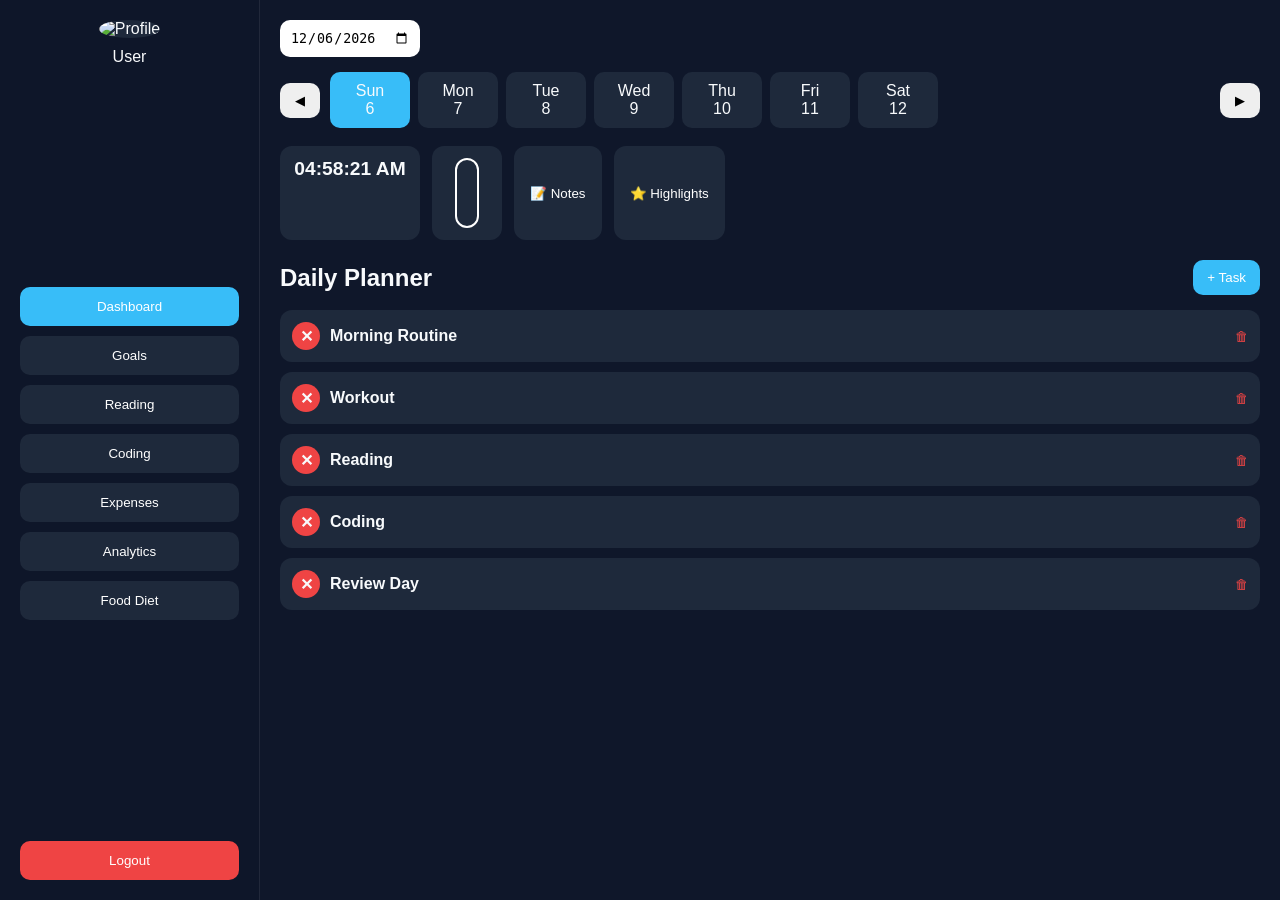
==== dashboard.html @ a8c4a516 "Rename dashboard-v10.html to dashboard.html" ====
<!DOCTYPE html><html lang="en">
<head>
    <meta charset="UTF-8">
    <meta name="viewport" content="width=device-width, initial-scale=1.0">
    <title>Life Dashboard V10</title><link rel="stylesheet" href="style-v10.css">

</head>
<body><!-- Mobile Menu -->
<button id="menuToggle" class="menu-toggle">
    ☰
</button>

<!-- Sidebar -->
<aside id="sidebar" class="sidebar">

    <div class="sidebar-top">

        <div id="profileBtn" class="profile-preview">

            <img
                id="profilePic"
                src=""
                alt="Profile">

            <span id="profileName">
                User
            </span>

        </div>

    </div>

    <nav class="sidebar-menu">

        <button class="menu-btn active" data-section="dashboard">
            Dashboard
        </button>

        <button class="menu-btn" data-section="goals">
            Goals
        </button>

        <button class="menu-btn" data-section="reading">
            Reading
        </button>

        <button class="menu-btn" data-section="coding">
            Coding
        </button>

        <button class="menu-btn" data-section="expenses">
            Expenses
        </button>

        <button class="menu-btn" data-section="analytics">
            Analytics
        </button>

        <button class="menu-btn" data-section="food">
            Food Diet
        </button>

    </nav>

    <div class="sidebar-bottom">

        <button id="logoutBtn">
            Logout
        </button>

    </div>

</aside>

<!-- Main Content -->
<main class="main-content">

    <!-- Date Header -->
    <section class="top-bar">

        <input
            type="date"
            id="calendarDate">

    </section>

    <!-- Week Navigation -->
    <section class="week-container">

        <button id="prevDayBtn">
            ◀
        </button>

        <div id="weekStrip" class="week-strip">
        </div>

        <button id="nextDayBtn">
            ▶
        </button>

    </section>

    <!-- Compact Widgets -->
    <section class="quick-widgets">

        <div id="liveClock" class="widget-card">
            00:00
        </div>

        <div id="waterTracker" class="widget-card">

            <div id="waterBottle">

                <div id="waterFill"></div>

            </div>

        </div>

        <button id="notesBtn" class="widget-btn">
            📝 Notes
        </button>

        <button id="highlightsBtn" class="widget-btn">
            ⭐ Highlights
        </button>

    </section>

    <!-- Dashboard Section -->
    <section
        id="dashboardSection"
        class="content-section active-section">

        <div class="planner-header">

            <h2>
                Daily Planner
            </h2>

            <button id="addTaskBtn">
                + Task
            </button>

        </div>

        <div id="taskList">
        </div>

    </section>

    <!-- Goals -->
    <section
        id="goalsSection"
        class="content-section">

        <h2>Goals</h2>

        <div id="goalsContainer"></div>

    </section>

    <!-- Reading -->
    <section
        id="readingSection"
        class="content-section">

        <div class="section-header">

            <h2>Reading</h2>

            <button id="addReadingSubject">
                + Subject
            </button>

        </div>

        <div id="readingSubjects"></div>

    </section>

    <!-- Coding -->
    <section
        id="codingSection"
        class="content-section">

        <div class="section-header">

            <h2>Coding</h2>

            <button id="addCodingSubject">
                + Subject
            </button>

        </div>

        <div id="codingSubjects"></div>

    </section>

    <!-- Expenses -->
    <section
        id="expensesSection"
        class="content-section">

        <div class="section-header">

            <h2>Expenses</h2>

            <button id="addExpenseBtn">
                + Expense
            </button>

        </div>

        <div id="expenseContainer"></div>

    </section>

    <!-- Analytics -->
    <section
        id="analyticsSection"
        class="content-section">

    </section>

    <!-- Food Diet -->
    <section
        id="foodSection"
        class="content-section">

        <h2>Weekly Food Diet</h2>

        <div id="foodDietTable"></div>

    </section>

</main>

<!-- TASK MODAL -->
<div id="taskModal" class="modal">

    <div class="modal-content">

        <h3>Add Task</h3>

        <input
            id="taskNameInput"
            type="text"
            placeholder="Task Name">

        <input
            id="taskTimeInput"
            type="time">

        <button id="saveTaskModal">
            Save
        </button>

    </div>

</div>

<!-- NOTES MODAL -->
<div id="notesModal" class="modal">

    <div class="modal-content">

        <h3>Notes</h3>

        <textarea
            id="notesInput"></textarea>

        <button id="saveNotesBtn">
            Save
        </button>

    </div>

</div>

<!-- HIGHLIGHTS MODAL -->
<div id="highlightsModal" class="modal">

    <div class="modal-content">

        <h3>Highlights</h3>

        <textarea
            id="highlightsInput"></textarea>

        <button id="saveHighlightsBtn">
            Save
        </button>

    </div>

</div>

<!-- PROFILE MODAL -->
<div id="profileModal" class="modal">

    <div class="modal-content">

        <h3>Profile</h3>

        <input
            id="firstName"
            type="text"
            placeholder="First Name">

        <input
            id="lastName"
            type="text"
            placeholder="Last Name">

        <input
            id="nickName"
            type="text"
            placeholder="Nick Name">

        <input
            id="profileEmail"
            type="email"
            placeholder="Email">

        <input
            id="profileImageInput"
            type="file">

        <input
            id="backgroundImageInput"
            type="file">

        <button id="saveProfileBtn">
            Save Profile
        </button>

    </div>

</div>
<!-- EXPENSE MODAL -->
<div id="expenseModal" class="modal">

    <div class="modal-content">

        <h3>Add Expense</h3>

        <input
            id="expenseTitleInput"
            type="text"
            placeholder="Expense Name">

        <input
            id="expenseAmountInput"
            type="number"
            placeholder="Amount">

        <button id="saveExpenseBtn">
            Save Expense
        </button>

    </div>

</div>
<!-- READING SUBJECT MODAL -->
<div id="readingModal" class="modal">

    <div class="modal-content">

        <h3>Add Reading Subject</h3>

        <input
            id="readingSubjectInput"
            type="text"
            placeholder="Subject Name">

        <button id="saveReadingSubjectBtn">
            Save Subject
        </button>

    </div>

</div>

<!-- CODING SUBJECT MODAL -->
<div id="codingModal" class="modal">

    <div class="modal-content">

        <h3>Add Coding Subject</h3>

        <input
            id="codingSubjectInput"
            type="text"
            placeholder="Subject Name">

        <button id="saveCodingSubjectBtn">
            Save Subject
        </button>

    </div>

</div>

<script src="app-v10.js"></script>

</body>
</html>
---- style-v10.css ----
/* =========================
RESET
========================= */

*{
margin:0;
padding:0;
box-sizing:border-box;
}

:root{
--bg:#0f172a;
--card:#1e293b;
--card2:#334155;
--text:#f8fafc;
--accent:#38bdf8;
--success:#22c55e;
--danger:#ef4444;
--border:rgba(255,255,255,.08);
}

body{
font-family:Segoe UI,sans-serif;
background:var(--bg);
color:var(--text);
min-height:100vh;
overflow-x:hidden;
background-size:cover;
background-position:center;
background-repeat:no-repeat;
}

/* =========================
LOGIN / REGISTER
========================= */

.auth-page{
display:flex;
justify-content:center;
align-items:center;
min-height:100vh;
padding:20px;
}

.auth-container{
width:100%;
max-width:420px;
}

.auth-card{
background:rgba(30,41,59,.92);
backdrop-filter:blur(10px);
border:1px solid var(--border);
border-radius:20px;
padding:30px;
}

.auth-card h1{
text-align:center;
margin-bottom:10px;
}

.auth-subtitle{
text-align:center;
opacity:.8;
margin-bottom:25px;
}

.input-group{
margin-bottom:18px;
}

.input-group label{
display:block;
margin-bottom:8px;
}

.input-group input{
width:100%;
padding:12px;
border:none;
border-radius:10px;
background:#0f172a;
color:white;
}

.primary-btn{
width:100%;
padding:12px;
border:none;
border-radius:10px;
cursor:pointer;
background:var(--accent);
color:white;
font-weight:bold;
}

.switch-page{
text-align:center;
margin-top:15px;
}

.switch-page a{
color:var(--accent);
text-decoration:none;
}

/* =========================
MENU BUTTON
========================= */

.menu-toggle{
position:fixed;
top:15px;
left:15px;
z-index:1001;
border:none;
border-radius:10px;
padding:10px 14px;
cursor:pointer;
display:none;
}

/* =========================
SIDEBAR
========================= */

.sidebar{
width:260px;
height:100vh;
position:fixed;
left:0;
top:0;
background:rgba(15,23,42,.95);
backdrop-filter:blur(12px);
border-right:1px solid var(--border);
display:flex;
flex-direction:column;
justify-content:space-between;
z-index:1000;
}

.sidebar-top{
padding:20px;
}

.profile-preview{
text-align:center;
cursor:pointer;
}

.profile-preview img{
width:90px;
height:90px;
border-radius:50%;
object-fit:cover;
background:#1e293b;
}

.profile-preview span{
display:block;
margin-top:10px;
}

.sidebar-menu{
display:flex;
flex-direction:column;
gap:10px;
padding:20px;
}

.menu-btn{
padding:12px;
border:none;
border-radius:10px;
cursor:pointer;
background:var(--card);
color:white;
}

.menu-btn.active{
background:var(--accent);
}

.sidebar-bottom{
padding:20px;
}

#logoutBtn{
width:100%;
padding:12px;
border:none;
border-radius:10px;
background:var(--danger);
color:white;
cursor:pointer;
}

/* =========================
MAIN
========================= */

.main-content{
margin-left:260px;
padding:20px;
}

/* =========================
DATE
========================= */

.top-bar{
margin-bottom:15px;
}

#calendarDate{
padding:10px;
border:none;
border-radius:10px;
}

/* =========================
WEEK
========================= */

.week-container{
display:flex;
align-items:center;
gap:10px;
margin-bottom:18px;
}

.week-container button{
border:none;
border-radius:10px;
padding:10px 15px;
cursor:pointer;
}

.week-strip{
flex:1;
display:flex;
gap:8px;
overflow-x:auto;
}

.week-day{
min-width:80px;
text-align:center;
padding:10px;
border-radius:10px;
background:var(--card);
cursor:pointer;
}

.week-day.active{
background:var(--accent);
}

/* =========================
QUICK WIDGETS
========================= */

.quick-widgets{
display:flex;
flex-wrap:wrap;
gap:12px;
margin-bottom:20px;
}

.widget-card{
background:var(--card);
border-radius:12px;
padding:12px;
}

#liveClock{
min-width:140px;
text-align:center;
font-size:1.2rem;
font-weight:bold;
}

#waterTracker{
width:70px;
display:flex;
justify-content:center;
}

#waterBottle{
width:24px;
height:70px;
border:2px solid white;
border-radius:12px;
position:relative;
overflow:hidden;
}

#waterFill{
position:absolute;
bottom:0;
width:100%;
height:0%;
background:var(--accent);
transition:.3s;
}

.widget-btn{
border:none;
border-radius:12px;
padding:12px 16px;
background:var(--card);
color:white;
cursor:pointer;
}

/* =========================
SECTIONS
========================= */

.content-section{
display:none;
}

.active-section{
display:block;
}

.section-header,
.planner-header{
display:flex;
justify-content:space-between;
align-items:center;
margin-bottom:15px;
}

.section-header button,
.planner-header button{
border:none;
border-radius:10px;
padding:10px 14px;
cursor:pointer;
background:var(--accent);
color:white;
}

/* =========================
TASKS
========================= */

#taskList{
display:flex;
flex-direction:column;
gap:10px;
}

.task-card{
display:flex;
justify-content:space-between;
align-items:center;
background:var(--card);
padding:12px;
border-radius:12px;
}

.task-left{
display:flex;
align-items:center;
gap:10px;
}

.task-status{
width:28px;
height:28px;
border-radius:50%;
display:flex;
align-items:center;
justify-content:center;
font-weight:bold;
cursor:pointer;
}

.task-pending{
background:var(--danger);
}

.task-done{
background:var(--success);
}

.task-name{
font-weight:700;
cursor:pointer;
}

.task-time{
opacity:.8;
font-size:.9rem;
}

.delete-task{
border:none;
background:transparent;
color:var(--danger);
cursor:pointer;
}

/* =========================
MODAL
========================= */

.modal{
display:none;
position:fixed;
inset:0;
background:rgba(0,0,0,.6);
z-index:2000;
justify-content:center;
align-items:center;
padding:20px;
}

.modal.show{
display:flex;
}

.modal-content{
width:100%;
max-width:500px;
background:var(--card);
border-radius:16px;
padding:20px;
}

.modal-content h3{
margin-bottom:15px;
}

.modal-content input,
.modal-content textarea{
width:100%;
padding:12px;
margin-bottom:12px;
border:none;
border-radius:10px;
background:#0f172a;
color:white;
}

.modal-content textarea{
min-height:180px;
resize:vertical;
}

.modal-content button{
width:100%;
border:none;
border-radius:10px;
padding:12px;
background:var(--accent);
color:white;
cursor:pointer;
}

/* =========================
FOOD DIET
========================= */

#foodDietTable{
overflow-x:auto;
}

/* =========================
MOBILE
========================= */

@media(max-width:768px){

.menu-toggle{
    display:block;
}

.sidebar{
    left:-260px;
    transition:.3s;
}

.sidebar.open{
    left:0;
}

.main-content{
    margin-left:0;
    padding-top:70px;
}

.quick-widgets{
    flex-wrap:wrap;
}

#liveClock{
    flex:1;
}

}
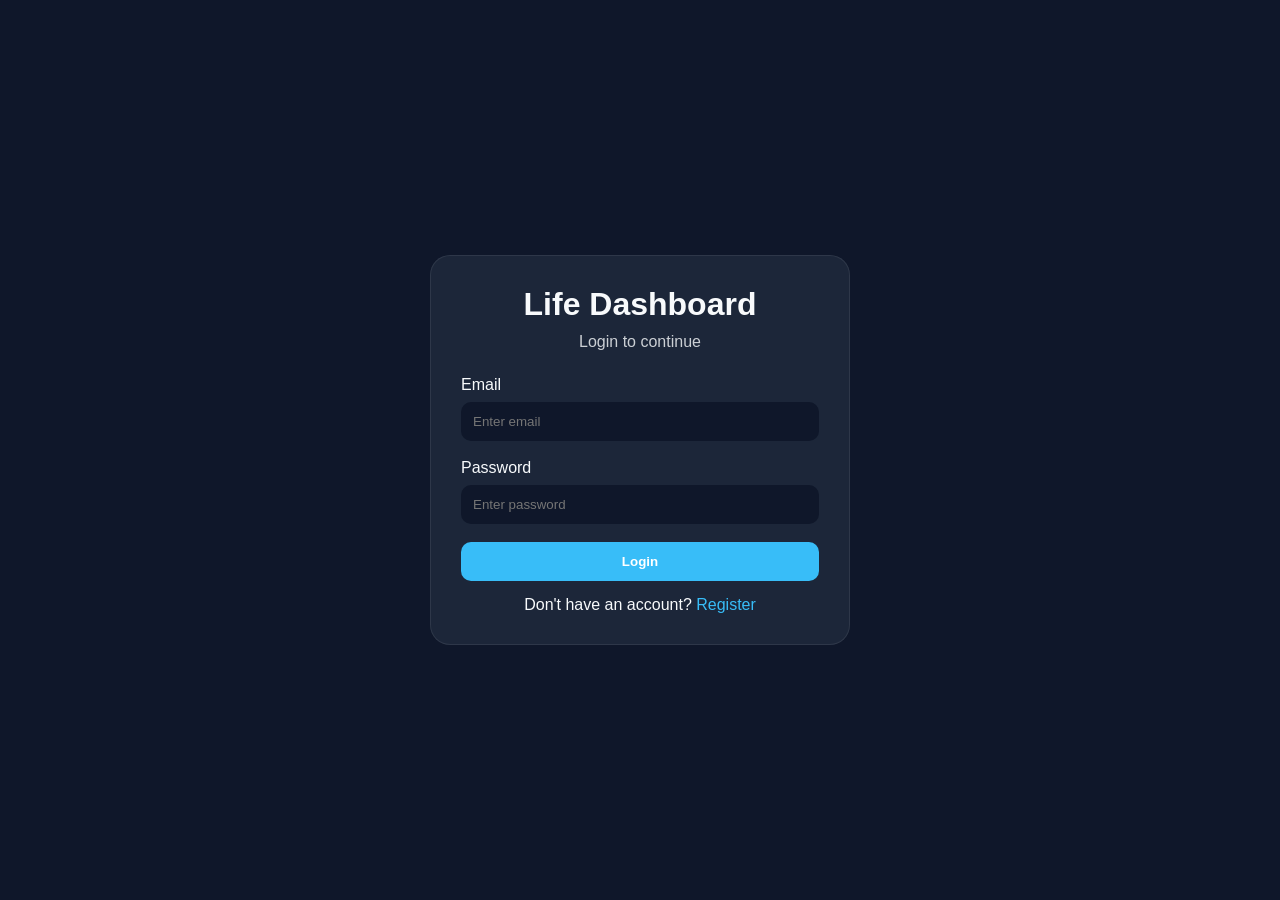
==== commit 7575516f: "Add files via upload" ====
--- a/dashboard.html
+++ b/dashboard.html
@@ -2,7 +2,7 @@
 <head>
     <meta charset="UTF-8">
     <meta name="viewport" content="width=device-width, initial-scale=1.0">
-    <title>Life Dashboard V10</title><link rel="stylesheet" href="style-v10.css">
+    <title>Life Dashboard V10</title><link rel="stylesheet" href="style.css">
 
 </head>
 <body><!-- Mobile Menu -->
@@ -403,7 +403,7 @@
 
 </div>
 
-<script src="app-v10.js"></script>
+<script src="app.js"></script>
 
 </body>
-</html>
+</html>
--- a/style.css
+++ b/style.css
@@ -0,0 +1,505 @@
+/* =========================
+RESET
+========================= */
+
+*{
+margin:0;
+padding:0;
+box-sizing:border-box;
+}
+
+:root{
+--bg:#0f172a;
+--card:#1e293b;
+--card2:#334155;
+--text:#f8fafc;
+--accent:#38bdf8;
+--success:#22c55e;
+--danger:#ef4444;
+--border:rgba(255,255,255,.08);
+}
+
+body{
+font-family:Segoe UI,sans-serif;
+background:var(--bg);
+color:var(--text);
+min-height:100vh;
+overflow-x:hidden;
+background-size:cover;
+background-position:center;
+background-repeat:no-repeat;
+}
+
+/* =========================
+LOGIN / REGISTER
+========================= */
+
+.auth-page{
+display:flex;
+justify-content:center;
+align-items:center;
+min-height:100vh;
+padding:20px;
+}
+
+.auth-container{
+width:100%;
+max-width:420px;
+}
+
+.auth-card{
+background:rgba(30,41,59,.92);
+backdrop-filter:blur(10px);
+border:1px solid var(--border);
+border-radius:20px;
+padding:30px;
+}
+
+.auth-card h1{
+text-align:center;
+margin-bottom:10px;
+}
+
+.auth-subtitle{
+text-align:center;
+opacity:.8;
+margin-bottom:25px;
+}
+
+.input-group{
+margin-bottom:18px;
+}
+
+.input-group label{
+display:block;
+margin-bottom:8px;
+}
+
+.input-group input{
+width:100%;
+padding:12px;
+border:none;
+border-radius:10px;
+background:#0f172a;
+color:white;
+}
+
+.primary-btn{
+width:100%;
+padding:12px;
+border:none;
+border-radius:10px;
+cursor:pointer;
+background:var(--accent);
+color:white;
+font-weight:bold;
+}
+
+.switch-page{
+text-align:center;
+margin-top:15px;
+}
+
+.switch-page a{
+color:var(--accent);
+text-decoration:none;
+}
+
+/* =========================
+MENU BUTTON
+========================= */
+
+.menu-toggle{
+position:fixed;
+top:15px;
+left:15px;
+z-index:1001;
+border:none;
+border-radius:10px;
+padding:10px 14px;
+cursor:pointer;
+display:none;
+}
+
+/* =========================
+SIDEBAR
+========================= */
+
+.sidebar{
+width:260px;
+height:100vh;
+position:fixed;
+left:0;
+top:0;
+background:rgba(15,23,42,.95);
+backdrop-filter:blur(12px);
+border-right:1px solid var(--border);
+display:flex;
+flex-direction:column;
+justify-content:space-between;
+z-index:1000;
+}
+
+.sidebar-top{
+padding:20px;
+}
+
+.profile-preview{
+text-align:center;
+cursor:pointer;
+}
+
+.profile-preview img{
+width:90px;
+height:90px;
+border-radius:50%;
+object-fit:cover;
+background:#1e293b;
+}
+
+.profile-preview span{
+display:block;
+margin-top:10px;
+}
+
+.sidebar-menu{
+display:flex;
+flex-direction:column;
+gap:10px;
+padding:20px;
+}
+
+.menu-btn{
+padding:12px;
+border:none;
+border-radius:10px;
+cursor:pointer;
+background:var(--card);
+color:white;
+}
+
+.menu-btn.active{
+background:var(--accent);
+}
+
+.sidebar-bottom{
+padding:20px;
+}
+
+#logoutBtn{
+width:100%;
+padding:12px;
+border:none;
+border-radius:10px;
+background:var(--danger);
+color:white;
+cursor:pointer;
+}
+
+/* =========================
+MAIN
+========================= */
+
+.main-content{
+margin-left:260px;
+padding:20px;
+}
+
+/* =========================
+DATE
+========================= */
+
+.top-bar{
+margin-bottom:15px;
+}
+
+#calendarDate{
+padding:10px;
+border:none;
+border-radius:10px;
+}
+
+/* =========================
+WEEK
+========================= */
+
+.week-container{
+display:flex;
+align-items:center;
+gap:10px;
+margin-bottom:18px;
+}
+
+.week-container button{
+border:none;
+border-radius:10px;
+padding:10px 15px;
+cursor:pointer;
+}
+
+.week-strip{
+flex:1;
+display:flex;
+gap:8px;
+overflow-x:auto;
+}
+
+.week-day{
+min-width:80px;
+text-align:center;
+padding:10px;
+border-radius:10px;
+background:var(--card);
+cursor:pointer;
+}
+
+.week-day.active{
+background:var(--accent);
+}
+
+/* =========================
+QUICK WIDGETS
+========================= */
+
+.quick-widgets{
+display:flex;
+flex-wrap:wrap;
+gap:12px;
+margin-bottom:20px;
+}
+
+.widget-card{
+background:var(--card);
+border-radius:12px;
+padding:12px;
+}
+
+#liveClock{
+min-width:140px;
+text-align:center;
+font-size:1.2rem;
+font-weight:bold;
+}
+
+#waterTracker{
+width:70px;
+display:flex;
+justify-content:center;
+}
+
+#waterBottle{
+width:24px;
+height:70px;
+border:2px solid white;
+border-radius:12px;
+position:relative;
+overflow:hidden;
+}
+
+#waterFill{
+position:absolute;
+bottom:0;
+width:100%;
+height:0%;
+background:var(--accent);
+transition:.3s;
+}
+
+.widget-btn{
+border:none;
+border-radius:12px;
+padding:12px 16px;
+background:var(--card);
+color:white;
+cursor:pointer;
+}
+
+/* =========================
+SECTIONS
+========================= */
+
+.content-section{
+display:none;
+}
+
+.active-section{
+display:block;
+}
+
+.section-header,
+.planner-header{
+display:flex;
+justify-content:space-between;
+align-items:center;
+margin-bottom:15px;
+}
+
+.section-header button,
+.planner-header button{
+border:none;
+border-radius:10px;
+padding:10px 14px;
+cursor:pointer;
+background:var(--accent);
+color:white;
+}
+
+/* =========================
+TASKS
+========================= */
+
+#taskList{
+display:flex;
+flex-direction:column;
+gap:10px;
+}
+
+.task-card{
+display:flex;
+justify-content:space-between;
+align-items:center;
+background:var(--card);
+padding:12px;
+border-radius:12px;
+}
+
+.task-left{
+display:flex;
+align-items:center;
+gap:10px;
+}
+
+.task-status{
+width:28px;
+height:28px;
+border-radius:50%;
+display:flex;
+align-items:center;
+justify-content:center;
+font-weight:bold;
+cursor:pointer;
+}
+
+.task-pending{
+background:var(--danger);
+}
+
+.task-done{
+background:var(--success);
+}
+
+.task-name{
+font-weight:700;
+cursor:pointer;
+}
+
+.task-time{
+opacity:.8;
+font-size:.9rem;
+}
+
+.delete-task{
+border:none;
+background:transparent;
+color:var(--danger);
+cursor:pointer;
+}
+
+/* =========================
+MODAL
+========================= */
+
+.modal{
+display:none;
+position:fixed;
+inset:0;
+background:rgba(0,0,0,.6);
+z-index:2000;
+justify-content:center;
+align-items:center;
+padding:20px;
+}
+
+.modal.show{
+display:flex;
+}
+
+.modal-content{
+width:100%;
+max-width:500px;
+background:var(--card);
+border-radius:16px;
+padding:20px;
+}
+
+.modal-content h3{
+margin-bottom:15px;
+}
+
+.modal-content input,
+.modal-content textarea{
+width:100%;
+padding:12px;
+margin-bottom:12px;
+border:none;
+border-radius:10px;
+background:#0f172a;
+color:white;
+}
+
+.modal-content textarea{
+min-height:180px;
+resize:vertical;
+}
+
+.modal-content button{
+width:100%;
+border:none;
+border-radius:10px;
+padding:12px;
+background:var(--accent);
+color:white;
+cursor:pointer;
+}
+
+/* =========================
+FOOD DIET
+========================= */
+
+#foodDietTable{
+overflow-x:auto;
+}
+
+/* =========================
+MOBILE
+========================= */
+
+@media(max-width:768px){
+
+.menu-toggle{
+    display:block;
+}
+
+.sidebar{
+    left:-260px;
+    transition:.3s;
+}
+
+.sidebar.open{
+    left:0;
+}
+
+.main-content{
+    margin-left:0;
+    padding-top:70px;
+}
+
+.quick-widgets{
+    flex-wrap:wrap;
+}
+
+#liveClock{
+    flex:1;
+}
+
+}
